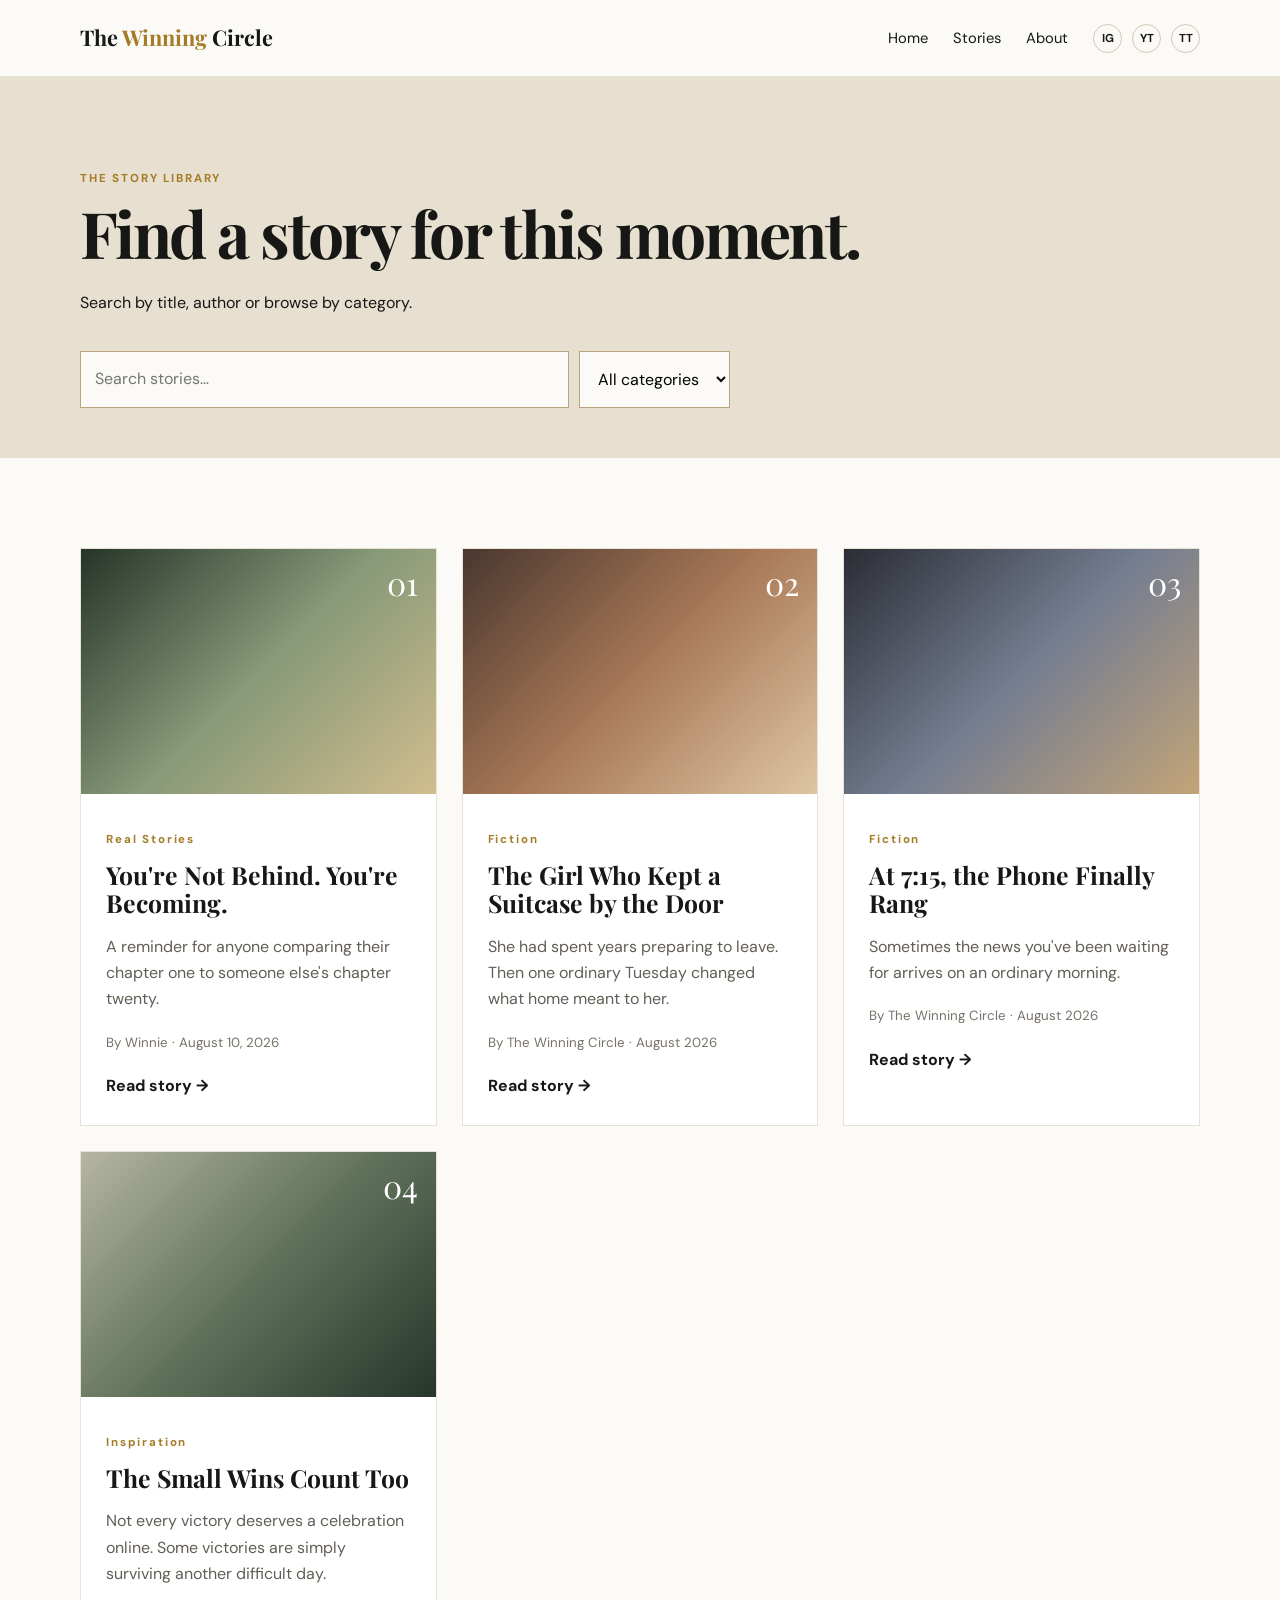
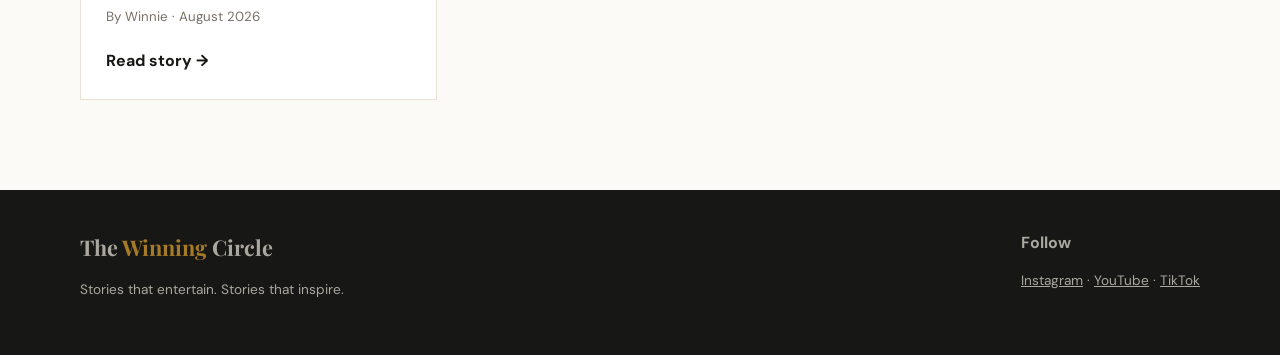
==== stories.html @ 46321ca4 "Add files via upload" ====
<!DOCTYPE html><html lang="en"><head><meta charset="UTF-8"><meta name="viewport" content="width=device-width,initial-scale=1">
<title>Stories | The Winning Circle</title><link rel="stylesheet" href="style.css"><link href="https://fonts.googleapis.com/css2?family=DM+Sans:wght@400;500;600;700&family=Playfair+Display:wght@600;700&display=swap" rel="stylesheet"></head>
<body><header><div class="container nav"><a class="logo" href="index.html">The <span>Winning</span> Circle</a><button class="menu">☰</button><nav><a href="index.html">Home</a><a href="stories.html">Stories</a><a href="about.html">About</a></nav><div class="social"><a href="#">IG</a><a href="#">YT</a><a href="#">TT</a></div></div></header>
<main><section class="pagehero"><div class="container"><p class="eyebrow">THE STORY LIBRARY</p><h1>Find a story for this moment.</h1><p>Search by title, author or browse by category.</p><div class="searchrow"><input id="search" placeholder="Search stories…"><select id="category"><option value="">All categories</option><option>Real Stories</option><option>Fiction</option><option>Inspiration</option><option>Reflections</option></select></div></div></section>
<section class="section"><div class="container"><div id="results" class="cards"></div></div></section></main>
<footer><div class="container footer"><div><a class="logo light" href="index.html">The <span>Winning</span> Circle</a><p>Stories that entertain. Stories that inspire.</p></div><div><b>Follow</b><p><a href="#">Instagram</a> · <a href="#">YouTube</a> · <a href="#">TikTok</a></p></div></div></footer>
<script src="stories.js"></script><script>
const params=new URLSearchParams(location.search); document.getElementById('category').value=params.get('category')||'';
function render(){let q=document.getElementById('search').value.toLowerCase(), c=document.getElementById('category').value; let data=STORIES.filter(s=>(!c||s.category===c)&&(!q||(s.title+s.author+s.excerpt).toLowerCase().includes(q))); document.getElementById('results').innerHTML=data.length?data.map(card).join(''):'<div class="empty">No stories found. Try another search.</div>'}
function card(s){return `<article class="card"><a href="story.html?id=${s.id}"><div class="cover ${s.cover}"><span>${s.number}</span></div></a><div class="cardbody"><p class="tag">${s.category}</p><h2>${s.title}</h2><p>${s.excerpt}</p><small>By ${s.author} · ${s.date}</small><a class="read" href="story.html?id=${s.id}">Read story →</a></div></article>`}
document.getElementById('search').addEventListener('input',render);document.getElementById('category').addEventListener('change',render);render();
</script></body></html>
---- style.css ----
*{box-sizing:border-box}html{scroll-behavior:smooth}body{margin:0;background:#fbfaf6;color:#171715;font-family:"DM Sans",Arial,sans-serif;line-height:1.65}a{color:inherit}.container{width:min(1120px,90%);margin:auto}header{position:sticky;top:0;z-index:20;background:rgba(251,250,246,.96);backdrop-filter:blur(10px);border-bottom:1px solid #e7e2d7}.nav{height:76px;display:flex;align-items:center;gap:25px}.logo{font-family:"Playfair Display",serif;font-size:1.35rem;font-weight:700;text-decoration:none;margin-right:auto}.logo span{color:#a57b27}.nav nav{display:flex;gap:25px}.nav nav a{text-decoration:none;font-size:.92rem}.social{display:flex;gap:10px}.social a{text-decoration:none;font-size:.72rem;font-weight:700;border:1px solid #cfc7b6;border-radius:50%;width:29px;height:29px;display:grid;place-items:center}.menu{display:none;border:0;background:none;font-size:1.5rem}.hero{padding:95px 0 85px}.hero-grid{display:grid;grid-template-columns:1.15fr .85fr;gap:70px;align-items:center}.eyebrow,.tag{font-size:.72rem;letter-spacing:.16em;font-weight:700;color:#a57b27}.hero h1,.pagehero h1{font-family:"Playfair Display",serif;font-size:clamp(3rem,6vw,5.5rem);line-height:1.02;letter-spacing:-.04em;margin:12px 0 25px}.hero h1 em{color:#766f61}.lead{font-size:1.1rem;color:#625e56;max-width:650px}.btn{display:inline-block;border:0;padding:13px 22px;background:#171715;color:white;text-decoration:none;font-weight:700;cursor:pointer;border-radius:3px;margin-top:18px}.btn:hover{background:#a57b27}.hero-art{height:440px;background:linear-gradient(145deg,#24231f,#9a7c4a);color:white;padding:30px;display:flex;flex-direction:column;justify-content:space-between;font-family:"Playfair Display",serif;font-size:2.2rem;box-shadow:20px 20px 0 #e6dcc8;transform:rotate(2deg)}.hero-art span{align-self:flex-end;font-size:3rem}.hero-art small{font:600 .8rem "DM Sans";letter-spacing:.12em;text-transform:uppercase}.darkquote{background:#171715;color:white;padding:55px 0;text-align:center;font:2rem "Playfair Display"}.section{padding:90px 0}.heading{display:flex;justify-content:space-between;align-items:end;margin-bottom:40px}.heading h2,.categories h2,.newsletter h2,.abouttext h2{font:700 clamp(2.2rem,4vw,3.4rem)/1.1 "Playfair Display";margin:8px 0}.textlink,.read{font-weight:700;text-decoration:none}.cards{display:grid;grid-template-columns:repeat(3,1fr);gap:25px}.card{background:white;border:1px solid #e8e2d6}.cover{height:245px;position:relative}.cover span{position:absolute;right:18px;top:12px;color:#fff;font:2rem "Playfair Display"}.cover-one{background:linear-gradient(135deg,#263429,#879978,#d1bd8e)}.cover-two{background:linear-gradient(135deg,#49372e,#a87857,#dec6a2)}.cover-three{background:linear-gradient(135deg,#2b2d34,#747d91,#c3a477)}.cover-four{background:linear-gradient(135deg,#b5b5a2,#61725b,#26362c)}.cardbody{padding:25px}.card h2{font:700 1.55rem/1.15 "Playfair Display";margin:8px 0}.cardbody p:not(.tag){color:#625e56}.cardbody small,.byline{color:#777268}.read{display:block;margin-top:18px}.categories{background:#e7dfcf}.catgrid{display:grid;grid-template-columns:repeat(4,1fr);gap:15px;margin-top:35px}.catgrid a{padding:28px;background:#f7f2e9;text-decoration:none;display:flex;flex-direction:column;gap:7px}.catgrid b{font:1.35rem "Playfair Display"}.catgrid span{color:#69645b;font-size:.9rem}.newsletter{padding:70px 0}.newsletterbox{background:#d6c39d;padding:50px;display:grid;grid-template-columns:1fr 1fr;gap:50px;align-items:center}.newsletterbox p{color:#554d40}.newsletter form{display:flex;flex-wrap:wrap;gap:10px}.newsletter input,.searchrow input,.searchrow select{padding:14px;border:1px solid #b8a47d;background:#fbfaf6;font:inherit}.newsletter input{flex:1;min-width:200px}.newsletter small{width:100%;font-weight:700}.pagehero{padding:80px 0 50px;background:#e7dfcf}.pagehero h1{max-width:850px;font-size:clamp(2.8rem,5vw,4.8rem)}.searchrow{display:flex;gap:10px;margin-top:35px;max-width:650px}.searchrow input{flex:1}.article{padding:65px 0}.articlehead{max-width:900px}.articlehead h1{font:700 clamp(3rem,6vw,5rem)/1.05 "Playfair Display";margin:10px 0}.dek{font-size:1.2rem;color:#666055;max-width:720px}.large{height:480px;margin-top:45px}.articlebody{max-width:760px;padding-top:45px}.articlebody p{font:1.15rem/1.9 Georgia,serif}.share{border-top:1px solid #ddd4c4;border-bottom:1px solid #ddd4c4;padding:25px 0;margin:45px 0;display:flex;gap:20px;flex-wrap:wrap}.share a{font-weight:700}.abouttext{max-width:800px}.abouttext p{font-size:1.15rem}.empty{padding:50px 0;color:#777}.footer{display:flex;justify-content:space-between;gap:30px;padding:40px 0;color:#aaa79f}.footer a{color:inherit}.light{color:white}.footer p{font-size:.85rem}.copyright{text-align:center;border-top:1px solid #333;padding:18px;color:#777;font-size:.75rem}footer{background:#171715}@media(max-width:800px){.nav nav,.social{display:none}.menu{display:block}.nav nav.open{display:flex;position:absolute;top:76px;left:5%;right:5%;background:#fbfaf6;padding:20px;flex-direction:column;border:1px solid #e7e2d7}.hero-grid,.newsletterbox{grid-template-columns:1fr}.cards{grid-template-columns:1fr}.catgrid{grid-template-columns:1fr 1fr}.heading{display:block}.searchrow{flex-direction:column}.footer{flex-direction:column}.hero-art{height:340px}.large{height:330px}}@media(max-width:500px){.catgrid{grid-template-columns:1fr}.newsletterbox{padding:30px 22px}}
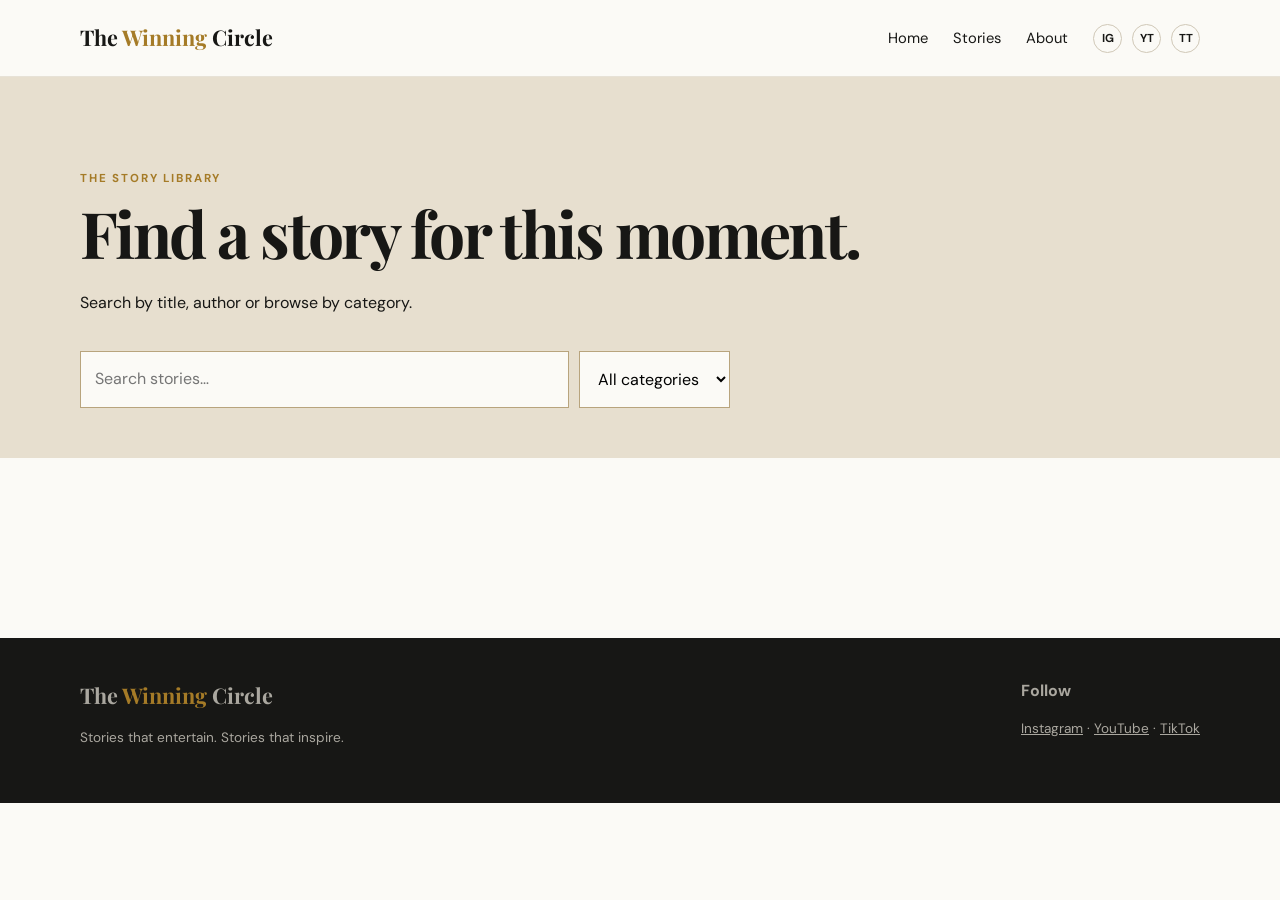
==== commit c51c7188: "Update stories.html" ====
--- a/stories.html
+++ b/stories.html
@@ -7,6 +7,68 @@
 <script src="stories.js"></script><script>
 const params=new URLSearchParams(location.search); document.getElementById('category').value=params.get('category')||'';
 function render(){let q=document.getElementById('search').value.toLowerCase(), c=document.getElementById('category').value; let data=STORIES.filter(s=>(!c||s.category===c)&&(!q||(s.title+s.author+s.excerpt).toLowerCase().includes(q))); document.getElementById('results').innerHTML=data.length?data.map(card).join(''):'<div class="empty">No stories found. Try another search.</div>'}
-function card(s){return `<article class="card"><a href="story.html?id=${s.id}"><div class="cover ${s.cover}"><span>${s.number}</span></div></a><div class="cardbody"><p class="tag">${s.category}</p><h2>${s.title}</h2><p>${s.excerpt}</p><small>By ${s.author} · ${s.date}</small><a class="read" href="story.html?id=${s.id}">Read story →</a></div></article>`}
-document.getElementById('search').addEventListener('input',render);document.getElementById('category').addEventListener('change',render);render();
-</script></body></html>+function card(s){return `<article class="card"><a href="story.html?id=${s.id}">function card(s) {
+
+  const coverHTML = s.cover
+    ? (
+        s.cover.startsWith("/")
+          ? `
+            <div class="cover image-cover">
+              <img src="${s.cover}" alt="${s.title}" loading="lazy">
+              <span>${s.number}</span>
+            </div>
+          `
+          : `
+            <div class="cover ${s.cover}">
+              <span>${s.number}</span>
+            </div>
+          `
+      )
+    : `
+        <div class="cover">
+          <span>${s.number}</span>
+        </div>
+      `;
+
+  return `
+    <article class="card">
+
+      <a href="story.html?id=${s.id}">
+        ${coverHTML}
+      </a>
+
+      <div class="cardbody">
+
+        <p class="tag">
+          ${s.category}
+        </p>
+
+        <h2>
+          ${s.title}
+        </h2>
+
+        <p>
+          ${s.excerpt}
+        </p>
+
+        <small>
+          By ${s.author} · ${s.date}
+        </small>
+
+        <a
+          class="read"
+          href="story.html?id=${s.id}"
+        >
+          Read story →
+        </a>
+
+      </div>
+
+    </article>
+  `;
+}</a><div class="cardbody"><p class="tag">${s.category}</p><h2>${s.title}</h2><p>${s.excerpt}</p><small>By ${s.author} · ${s.date}</small><a class="read" href="story.html?id=${s.id}">Read story →</a></div></article>`}
+document.getElementById('search').addEventListener('input', render);
+document.getElementById('category').addEventListener('change', render);
+
+STORIES_READY.then(render);
+</script></body></html>
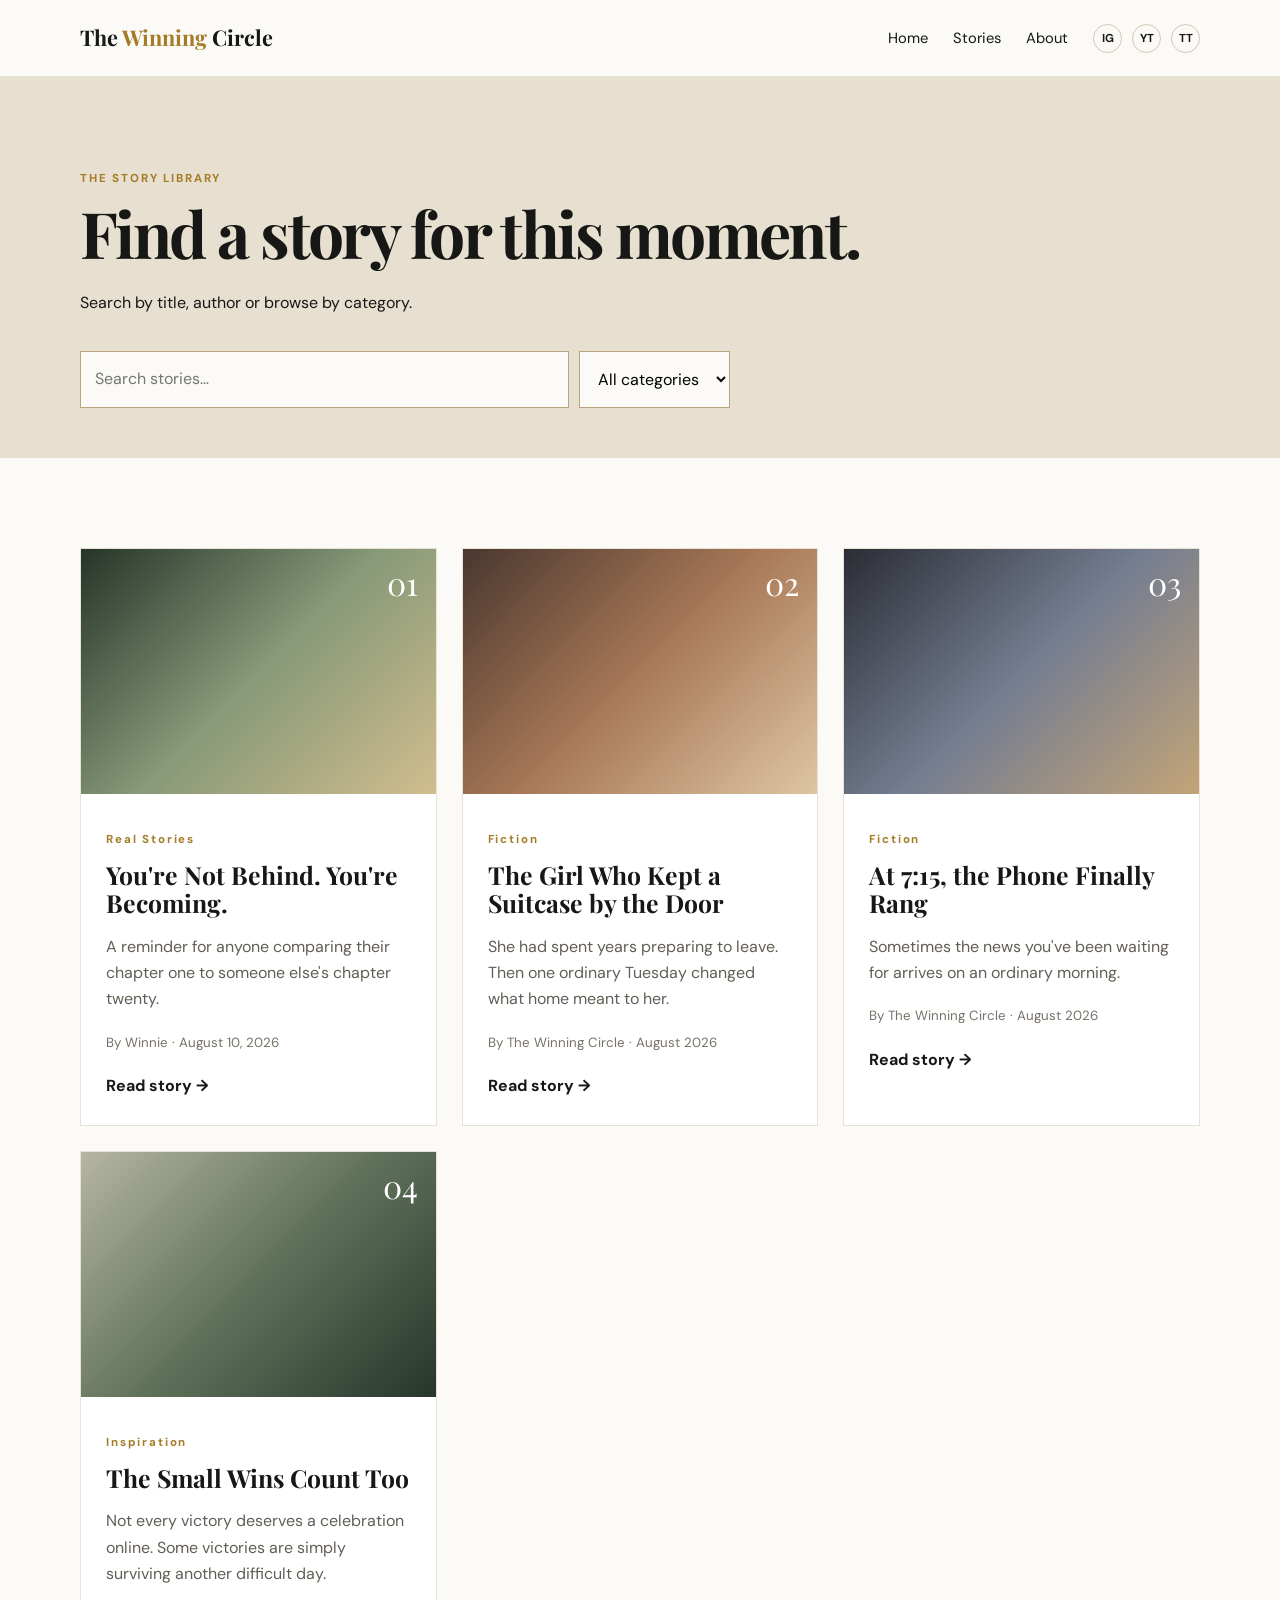
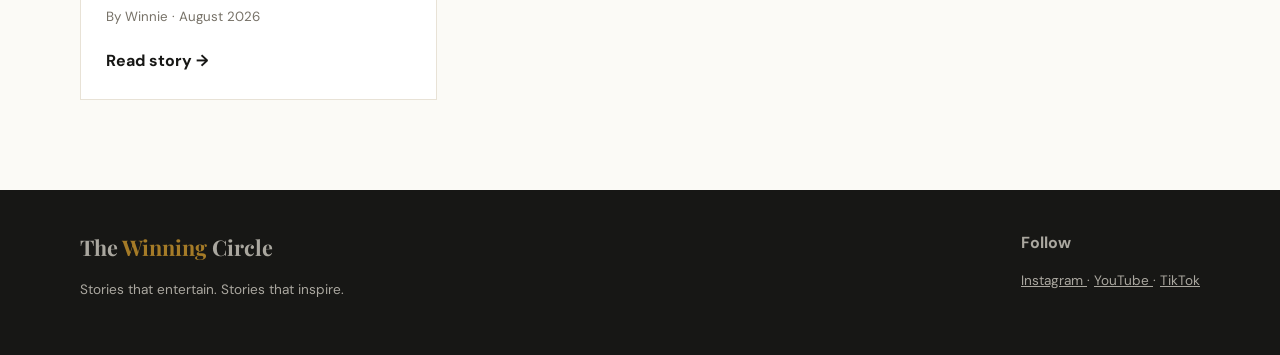
==== commit 71212ef6: "Update stories.html" ====
--- a/stories.html
+++ b/stories.html
@@ -1,74 +1,616 @@
-<!DOCTYPE html><html lang="en"><head><meta charset="UTF-8"><meta name="viewport" content="width=device-width,initial-scale=1">
-<title>Stories | The Winning Circle</title><link rel="stylesheet" href="style.css"><link href="https://fonts.googleapis.com/css2?family=DM+Sans:wght@400;500;600;700&family=Playfair+Display:wght@600;700&display=swap" rel="stylesheet"></head>
-<body><header><div class="container nav"><a class="logo" href="index.html">The <span>Winning</span> Circle</a><button class="menu">☰</button><nav><a href="index.html">Home</a><a href="stories.html">Stories</a><a href="about.html">About</a></nav><div class="social"><a href="#">IG</a><a href="#">YT</a><a href="#">TT</a></div></div></header>
-<main><section class="pagehero"><div class="container"><p class="eyebrow">THE STORY LIBRARY</p><h1>Find a story for this moment.</h1><p>Search by title, author or browse by category.</p><div class="searchrow"><input id="search" placeholder="Search stories…"><select id="category"><option value="">All categories</option><option>Real Stories</option><option>Fiction</option><option>Inspiration</option><option>Reflections</option></select></div></div></section>
-<section class="section"><div class="container"><div id="results" class="cards"></div></div></section></main>
-<footer><div class="container footer"><div><a class="logo light" href="index.html">The <span>Winning</span> Circle</a><p>Stories that entertain. Stories that inspire.</p></div><div><b>Follow</b><p><a href="#">Instagram</a> · <a href="#">YouTube</a> · <a href="#">TikTok</a></p></div></div></footer>
-<script src="stories.js"></script><script>
-const params=new URLSearchParams(location.search); document.getElementById('category').value=params.get('category')||'';
-function render(){let q=document.getElementById('search').value.toLowerCase(), c=document.getElementById('category').value; let data=STORIES.filter(s=>(!c||s.category===c)&&(!q||(s.title+s.author+s.excerpt).toLowerCase().includes(q))); document.getElementById('results').innerHTML=data.length?data.map(card).join(''):'<div class="empty">No stories found. Try another search.</div>'}
-function card(s){return `<article class="card"><a href="story.html?id=${s.id}">function card(s) {
-
-  const coverHTML = s.cover
-    ? (
-        s.cover.startsWith("/")
-          ? `
-            <div class="cover image-cover">
-              <img src="${s.cover}" alt="${s.title}" loading="lazy">
-              <span>${s.number}</span>
-            </div>
-          `
-          : `
-            <div class="cover ${s.cover}">
-              <span>${s.number}</span>
-            </div>
-          `
-      )
-    : `
-        <div class="cover">
-          <span>${s.number}</span>
+<!DOCTYPE html>
+<html lang="en">
+
+<head>
+
+  <meta charset="UTF-8">
+
+  <meta
+    name="viewport"
+    content="width=device-width, initial-scale=1"
+  >
+
+  <title>Stories | The Winning Circle</title>
+
+  <link
+    rel="stylesheet"
+    href="style.css"
+  >
+
+  <link
+    href="https://fonts.googleapis.com/css2?family=DM+Sans:wght@400;500;600;700&family=Playfair+Display:wght@600;700&display=swap"
+    rel="stylesheet"
+  >
+
+</head>
+
+
+<body>
+
+
+  <!-- =========================
+       HEADER
+  ========================== -->
+
+  <header>
+
+    <div class="container nav">
+
+      <a
+        class="logo"
+        href="index.html"
+      >
+        The <span>Winning</span> Circle
+      </a>
+
+
+      <button class="menu">
+        ☰
+      </button>
+
+
+      <nav>
+
+        <a href="index.html">
+          Home
+        </a>
+
+        <a href="stories.html">
+          Stories
+        </a>
+
+        <a href="about.html">
+          About
+        </a>
+
+      </nav>
+
+
+      <div class="social">
+
+        <a href="#">
+          IG
+        </a>
+
+        <a href="#">
+          YT
+        </a>
+
+        <a href="#">
+          TT
+        </a>
+
+      </div>
+
+    </div>
+
+  </header>
+
+
+
+  <!-- =========================
+       PAGE HERO
+  ========================== -->
+
+  <main>
+
+    <section class="pagehero">
+
+      <div class="container">
+
+        <p class="eyebrow">
+          THE STORY LIBRARY
+        </p>
+
+
+        <h1>
+          Find a story for this moment.
+        </h1>
+
+
+        <p>
+          Search by title, author or browse by category.
+        </p>
+
+
+        <div class="searchrow">
+
+          <input
+            id="search"
+            type="search"
+            placeholder="Search stories…"
+          >
+
+
+          <select id="category">
+
+            <option value="">
+              All categories
+            </option>
+
+            <option value="Real Stories">
+              Real Stories
+            </option>
+
+            <option value="Fiction">
+              Fiction
+            </option>
+
+            <option value="Inspiration">
+              Inspiration
+            </option>
+
+            <option value="Reflections">
+              Reflections
+            </option>
+
+          </select>
+
         </div>
+
+      </div>
+
+    </section>
+
+
+
+    <!-- =========================
+         STORIES
+    ========================== -->
+
+    <section class="section">
+
+      <div class="container">
+
+        <div
+          id="results"
+          class="cards"
+        ></div>
+
+      </div>
+
+    </section>
+
+  </main>
+
+
+
+  <!-- =========================
+       FOOTER
+  ========================== -->
+
+  <footer>
+
+    <div class="container footer">
+
+
+      <div>
+
+        <a
+          class="logo light"
+          href="index.html"
+        >
+          The <span>Winning</span> Circle
+        </a>
+
+
+        <p>
+          Stories that entertain.
+          Stories that inspire.
+        </p>
+
+      </div>
+
+
+
+      <div>
+
+        <b>
+          Follow
+        </b>
+
+
+        <p>
+
+          <a href="#">
+            Instagram
+          </a>
+
+          ·
+
+          <a href="#">
+            YouTube
+          </a>
+
+          ·
+
+          <a href="#">
+            TikTok
+          </a>
+
+        </p>
+
+      </div>
+
+
+    </div>
+
+  </footer>
+
+
+
+  <!-- =========================
+       STORIES DATA
+  ========================== -->
+
+  <script src="stories.js"></script>
+
+
+
+  <!-- =========================
+       PAGE SCRIPT
+  ========================== -->
+
+  <script>
+
+
+    /*
+     * Read category from the URL.
+     *
+     * Example:
+     *
+     * stories.html?category=Fiction
+     */
+
+    const params =
+      new URLSearchParams(location.search);
+
+
+    const categorySelect =
+      document.getElementById("category");
+
+
+    categorySelect.value =
+      params.get("category") || "";
+
+
+
+    /*
+     * Display stories.
+     */
+
+    function render() {
+
+
+      const searchInput =
+        document.getElementById("search");
+
+
+      const searchTerm =
+        searchInput.value
+          .toLowerCase()
+          .trim();
+
+
+      const selectedCategory =
+        categorySelect.value;
+
+
+
+      /*
+       * Filter stories.
+       */
+
+      const data =
+        STORIES.filter(story => {
+
+
+          const matchesCategory =
+            !selectedCategory ||
+            story.category === selectedCategory;
+
+
+          const searchableText =
+            (
+              story.title +
+              " " +
+              story.author +
+              " " +
+              story.excerpt +
+              " " +
+              story.category
+            ).toLowerCase();
+
+
+          const matchesSearch =
+            !searchTerm ||
+            searchableText.includes(searchTerm);
+
+
+          return (
+            matchesCategory &&
+            matchesSearch
+          );
+
+        });
+
+
+
+      /*
+       * Display the results.
+       */
+
+      const results =
+        document.getElementById("results");
+
+
+
+      if (!data.length) {
+
+        results.innerHTML = `
+          <div class="empty">
+
+            <h3>
+              No stories found.
+            </h3>
+
+            <p>
+              Try another search or category.
+            </p>
+
+          </div>
+        `;
+
+        return;
+
+      }
+
+
+
+      /*
+       * Create story cards.
+       */
+
+      results.innerHTML =
+        data
+          .map(card)
+          .join("");
+
+    }
+
+
+
+    /*
+     * Create an individual story card.
+     */
+
+    function card(story) {
+
+
+      let coverHTML;
+
+
+
+      /*
+       * CMS uploaded image.
+       *
+       * Example:
+       * /images/uploads/my-cover.jpg
+       */
+
+      if (
+        story.cover &&
+        (
+          story.cover.startsWith("/") ||
+          story.cover.startsWith("http")
+        )
+      ) {
+
+        coverHTML = `
+
+          <div class="cover image-cover">
+
+            <img
+              src="${story.cover}"
+              alt="${story.title}"
+              loading="lazy"
+            >
+
+            <span>
+              ${story.number}
+            </span>
+
+          </div>
+
+        `;
+
+      }
+
+
+      /*
+       * Existing website cover.
+       *
+       * Example:
+       * cover-one
+       */
+
+      else if (story.cover) {
+
+        coverHTML = `
+
+          <div class="cover ${story.cover}">
+
+            <span>
+              ${story.number}
+            </span>
+
+          </div>
+
+        `;
+
+      }
+
+
+      /*
+       * No cover image.
+       */
+
+      else {
+
+        coverHTML = `
+
+          <div class="cover">
+
+            <span>
+              ${story.number}
+            </span>
+
+          </div>
+
+        `;
+
+      }
+
+
+
+      /*
+       * Return complete card.
+       */
+
+      return `
+
+        <article class="card">
+
+
+          <a
+            href="story.html?id=${story.id}"
+          >
+
+            ${coverHTML}
+
+          </a>
+
+
+
+          <div class="cardbody">
+
+
+            <p class="tag">
+              ${story.category}
+            </p>
+
+
+
+            <h2>
+              ${story.title}
+            </h2>
+
+
+
+            <p>
+              ${story.excerpt}
+            </p>
+
+
+
+            <small>
+              By ${story.author}
+              ·
+              ${story.date}
+            </small>
+
+
+
+            <a
+              class="read"
+              href="story.html?id=${story.id}"
+            >
+              Read story →
+            </a>
+
+
+          </div>
+
+
+        </article>
+
       `;
 
-  return `
-    <article class="card">
-
-      <a href="story.html?id=${s.id}">
-        ${coverHTML}
-      </a>
-
-      <div class="cardbody">
-
-        <p class="tag">
-          ${s.category}
-        </p>
-
-        <h2>
-          ${s.title}
-        </h2>
-
-        <p>
-          ${s.excerpt}
-        </p>
-
-        <small>
-          By ${s.author} · ${s.date}
-        </small>
-
-        <a
-          class="read"
-          href="story.html?id=${s.id}"
-        >
-          Read story →
-        </a>
-
-      </div>
-
-    </article>
-  `;
-}</a><div class="cardbody"><p class="tag">${s.category}</p><h2>${s.title}</h2><p>${s.excerpt}</p><small>By ${s.author} · ${s.date}</small><a class="read" href="story.html?id=${s.id}">Read story →</a></div></article>`}
-document.getElementById('search').addEventListener('input', render);
-document.getElementById('category').addEventListener('change', render);
-
-STORIES_READY.then(render);
-</script></body></html>
+    }
+
+
+
+    /*
+     * Search.
+     */
+
+    document
+      .getElementById("search")
+      .addEventListener(
+        "input",
+        render
+      );
+
+
+
+    /*
+     * Category filter.
+     */
+
+    document
+      .getElementById("category")
+      .addEventListener(
+        "change",
+        render
+      );
+
+
+
+    /*
+     * IMPORTANT:
+     *
+     * Render the original stories immediately.
+     *
+     * This means the page will not be blank
+     * while GitHub/CMS stories are loading.
+     */
+
+    render();
+
+
+
+    /*
+     * Then load the CMS stories.
+     *
+     * When stories.js finishes loading the
+     * stories from GitHub, render again.
+     */
+
+    if (
+      typeof STORIES_READY !== "undefined"
+    ) {
+
+      STORIES_READY
+        .then(() => {
+
+          render();
+
+        })
+        .catch(error => {
+
+          console.error(
+            "CMS stories could not be loaded:",
+            error
+          );
+
+        });
+
+    }
+
+
+  </script>
+
+
+</body>
+
+</html>
--- a/style.css
+++ b/style.css
@@ -1 +1,16 @@
-*{box-sizing:border-box}html{scroll-behavior:smooth}body{margin:0;background:#fbfaf6;color:#171715;font-family:"DM Sans",Arial,sans-serif;line-height:1.65}a{color:inherit}.container{width:min(1120px,90%);margin:auto}header{position:sticky;top:0;z-index:20;background:rgba(251,250,246,.96);backdrop-filter:blur(10px);border-bottom:1px solid #e7e2d7}.nav{height:76px;display:flex;align-items:center;gap:25px}.logo{font-family:"Playfair Display",serif;font-size:1.35rem;font-weight:700;text-decoration:none;margin-right:auto}.logo span{color:#a57b27}.nav nav{display:flex;gap:25px}.nav nav a{text-decoration:none;font-size:.92rem}.social{display:flex;gap:10px}.social a{text-decoration:none;font-size:.72rem;font-weight:700;border:1px solid #cfc7b6;border-radius:50%;width:29px;height:29px;display:grid;place-items:center}.menu{display:none;border:0;background:none;font-size:1.5rem}.hero{padding:95px 0 85px}.hero-grid{display:grid;grid-template-columns:1.15fr .85fr;gap:70px;align-items:center}.eyebrow,.tag{font-size:.72rem;letter-spacing:.16em;font-weight:700;color:#a57b27}.hero h1,.pagehero h1{font-family:"Playfair Display",serif;font-size:clamp(3rem,6vw,5.5rem);line-height:1.02;letter-spacing:-.04em;margin:12px 0 25px}.hero h1 em{color:#766f61}.lead{font-size:1.1rem;color:#625e56;max-width:650px}.btn{display:inline-block;border:0;padding:13px 22px;background:#171715;color:white;text-decoration:none;font-weight:700;cursor:pointer;border-radius:3px;margin-top:18px}.btn:hover{background:#a57b27}.hero-art{height:440px;background:linear-gradient(145deg,#24231f,#9a7c4a);color:white;padding:30px;display:flex;flex-direction:column;justify-content:space-between;font-family:"Playfair Display",serif;font-size:2.2rem;box-shadow:20px 20px 0 #e6dcc8;transform:rotate(2deg)}.hero-art span{align-self:flex-end;font-size:3rem}.hero-art small{font:600 .8rem "DM Sans";letter-spacing:.12em;text-transform:uppercase}.darkquote{background:#171715;color:white;padding:55px 0;text-align:center;font:2rem "Playfair Display"}.section{padding:90px 0}.heading{display:flex;justify-content:space-between;align-items:end;margin-bottom:40px}.heading h2,.categories h2,.newsletter h2,.abouttext h2{font:700 clamp(2.2rem,4vw,3.4rem)/1.1 "Playfair Display";margin:8px 0}.textlink,.read{font-weight:700;text-decoration:none}.cards{display:grid;grid-template-columns:repeat(3,1fr);gap:25px}.card{background:white;border:1px solid #e8e2d6}.cover{height:245px;position:relative}.cover span{position:absolute;right:18px;top:12px;color:#fff;font:2rem "Playfair Display"}.cover-one{background:linear-gradient(135deg,#263429,#879978,#d1bd8e)}.cover-two{background:linear-gradient(135deg,#49372e,#a87857,#dec6a2)}.cover-three{background:linear-gradient(135deg,#2b2d34,#747d91,#c3a477)}.cover-four{background:linear-gradient(135deg,#b5b5a2,#61725b,#26362c)}.cardbody{padding:25px}.card h2{font:700 1.55rem/1.15 "Playfair Display";margin:8px 0}.cardbody p:not(.tag){color:#625e56}.cardbody small,.byline{color:#777268}.read{display:block;margin-top:18px}.categories{background:#e7dfcf}.catgrid{display:grid;grid-template-columns:repeat(4,1fr);gap:15px;margin-top:35px}.catgrid a{padding:28px;background:#f7f2e9;text-decoration:none;display:flex;flex-direction:column;gap:7px}.catgrid b{font:1.35rem "Playfair Display"}.catgrid span{color:#69645b;font-size:.9rem}.newsletter{padding:70px 0}.newsletterbox{background:#d6c39d;padding:50px;display:grid;grid-template-columns:1fr 1fr;gap:50px;align-items:center}.newsletterbox p{color:#554d40}.newsletter form{display:flex;flex-wrap:wrap;gap:10px}.newsletter input,.searchrow input,.searchrow select{padding:14px;border:1px solid #b8a47d;background:#fbfaf6;font:inherit}.newsletter input{flex:1;min-width:200px}.newsletter small{width:100%;font-weight:700}.pagehero{padding:80px 0 50px;background:#e7dfcf}.pagehero h1{max-width:850px;font-size:clamp(2.8rem,5vw,4.8rem)}.searchrow{display:flex;gap:10px;margin-top:35px;max-width:650px}.searchrow input{flex:1}.article{padding:65px 0}.articlehead{max-width:900px}.articlehead h1{font:700 clamp(3rem,6vw,5rem)/1.05 "Playfair Display";margin:10px 0}.dek{font-size:1.2rem;color:#666055;max-width:720px}.large{height:480px;margin-top:45px}.articlebody{max-width:760px;padding-top:45px}.articlebody p{font:1.15rem/1.9 Georgia,serif}.share{border-top:1px solid #ddd4c4;border-bottom:1px solid #ddd4c4;padding:25px 0;margin:45px 0;display:flex;gap:20px;flex-wrap:wrap}.share a{font-weight:700}.abouttext{max-width:800px}.abouttext p{font-size:1.15rem}.empty{padding:50px 0;color:#777}.footer{display:flex;justify-content:space-between;gap:30px;padding:40px 0;color:#aaa79f}.footer a{color:inherit}.light{color:white}.footer p{font-size:.85rem}.copyright{text-align:center;border-top:1px solid #333;padding:18px;color:#777;font-size:.75rem}footer{background:#171715}@media(max-width:800px){.nav nav,.social{display:none}.menu{display:block}.nav nav.open{display:flex;position:absolute;top:76px;left:5%;right:5%;background:#fbfaf6;padding:20px;flex-direction:column;border:1px solid #e7e2d7}.hero-grid,.newsletterbox{grid-template-columns:1fr}.cards{grid-template-columns:1fr}.catgrid{grid-template-columns:1fr 1fr}.heading{display:block}.searchrow{flex-direction:column}.footer{flex-direction:column}.hero-art{height:340px}.large{height:330px}}@media(max-width:500px){.catgrid{grid-template-columns:1fr}.newsletterbox{padding:30px 22px}}+*{box-sizing:border-box}html{scroll-behavior:smooth}body{margin:0;background:#fbfaf6;color:#171715;font-family:"DM Sans",Arial,sans-serif;line-height:1.65}a{color:inherit}.container{width:min(1120px,90%);margin:auto}header{position:sticky;top:0;z-index:20;background:rgba(251,250,246,.96);backdrop-filter:blur(10px);border-bottom:1px solid #e7e2d7}.nav{height:76px;display:flex;align-items:center;gap:25px}.logo{font-family:"Playfair Display",serif;font-size:1.35rem;font-weight:700;text-decoration:none;margin-right:auto}.logo span{color:#a57b27}.nav nav{display:flex;gap:25px}.nav nav a{text-decoration:none;font-size:.92rem}.social{display:flex;gap:10px}.social a{text-decoration:none;font-size:.72rem;font-weight:700;border:1px solid #cfc7b6;border-radius:50%;width:29px;height:29px;display:grid;place-items:center}.menu{display:none;border:0;background:none;font-size:1.5rem}.hero{padding:95px 0 85px}.hero-grid{display:grid;grid-template-columns:1.15fr .85fr;gap:70px;align-items:center}.eyebrow,.tag{font-size:.72rem;letter-spacing:.16em;font-weight:700;color:#a57b27}.hero h1,.pagehero h1{font-family:"Playfair Display",serif;font-size:clamp(3rem,6vw,5.5rem);line-height:1.02;letter-spacing:-.04em;margin:12px 0 25px}.hero h1 em{color:#766f61}.lead{font-size:1.1rem;color:#625e56;max-width:650px}.btn{display:inline-block;border:0;padding:13px 22px;background:#171715;color:white;text-decoration:none;font-weight:700;cursor:pointer;border-radius:3px;margin-top:18px}.btn:hover{background:#a57b27}.hero-art{height:440px;background:linear-gradient(145deg,#24231f,#9a7c4a);color:white;padding:30px;display:flex;flex-direction:column;justify-content:space-between;font-family:"Playfair Display",serif;font-size:2.2rem;box-shadow:20px 20px 0 #e6dcc8;transform:rotate(2deg)}.hero-art span{align-self:flex-end;font-size:3rem}.hero-art small{font:600 .8rem "DM Sans";letter-spacing:.12em;text-transform:uppercase}.darkquote{background:#171715;color:white;padding:55px 0;text-align:center;font:2rem "Playfair Display"}.section{padding:90px 0}.heading{display:flex;justify-content:space-between;align-items:end;margin-bottom:40px}.heading h2,.categories h2,.newsletter h2,.abouttext h2{font:700 clamp(2.2rem,4vw,3.4rem)/1.1 "Playfair Display";margin:8px 0}.textlink,.read{font-weight:700;text-decoration:none}.cards{display:grid;grid-template-columns:repeat(3,1fr);gap:25px}.card{background:white;border:1px solid #e8e2d6}.cover{height:245px;position:relative}.cover span{position:absolute;right:18px;top:12px;color:#fff;font:2rem "Playfair Display"}.cover-one{background:linear-gradient(135deg,#263429,#879978,#d1bd8e)}.cover-two{background:linear-gradient(135deg,#49372e,#a87857,#dec6a2)}.cover-three{background:linear-gradient(135deg,#2b2d34,#747d91,#c3a477)}.cover-four{background:linear-gradient(135deg,#b5b5a2,#61725b,#26362c)}.cardbody{padding:25px}.card h2{font:700 1.55rem/1.15 "Playfair Display";margin:8px 0}.cardbody p:not(.tag){color:#625e56}.cardbody small,.byline{color:#777268}.read{display:block;margin-top:18px}.categories{background:#e7dfcf}.catgrid{display:grid;grid-template-columns:repeat(4,1fr);gap:15px;margin-top:35px}.catgrid a{padding:28px;background:#f7f2e9;text-decoration:none;display:flex;flex-direction:column;gap:7px}.catgrid b{font:1.35rem "Playfair Display"}.catgrid span{color:#69645b;font-size:.9rem}.newsletter{padding:70px 0}.newsletterbox{background:#d6c39d;padding:50px;display:grid;grid-template-columns:1fr 1fr;gap:50px;align-items:center}.newsletterbox p{color:#554d40}.newsletter form{display:flex;flex-wrap:wrap;gap:10px}.newsletter input,.searchrow input,.searchrow select{padding:14px;border:1px solid #b8a47d;background:#fbfaf6;font:inherit}.newsletter input{flex:1;min-width:200px}.newsletter small{width:100%;font-weight:700}.pagehero{padding:80px 0 50px;background:#e7dfcf}.pagehero h1{max-width:850px;font-size:clamp(2.8rem,5vw,4.8rem)}.searchrow{display:flex;gap:10px;margin-top:35px;max-width:650px}.searchrow input{flex:1}.article{padding:65px 0}.articlehead{max-width:900px}.articlehead h1{font:700 clamp(3rem,6vw,5rem)/1.05 "Playfair Display";margin:10px 0}.dek{font-size:1.2rem;color:#666055;max-width:720px}.large{height:480px;margin-top:45px}.articlebody{max-width:760px;padding-top:45px}.articlebody p{font:1.15rem/1.9 Georgia,serif}.share{border-top:1px solid #ddd4c4;border-bottom:1px solid #ddd4c4;padding:25px 0;margin:45px 0;display:flex;gap:20px;flex-wrap:wrap}.share a{font-weight:700}.abouttext{max-width:800px}.abouttext p{font-size:1.15rem}.empty{padding:50px 0;color:#777}.footer{display:flex;justify-content:space-between;gap:30px;padding:40px 0;color:#aaa79f}.footer a{color:inherit}.light{color:white}.footer p{font-size:.85rem}.copyright{text-align:center;border-top:1px solid #333;padding:18px;color:#777;font-size:.75rem}footer{background:#171715}@media(max-width:800px){.nav nav,.social{display:none}.menu{display:block}.nav nav.open{display:flex;position:absolute;top:76px;left:5%;right:5%;background:#fbfaf6;padding:20px;flex-direction:column;border:1px solid #e7e2d7}.hero-grid,.newsletterbox{grid-template-columns:1fr}.cards{grid-template-columns:1fr}.catgrid{grid-template-columns:1fr 1fr}.heading{display:block}.searchrow{flex-direction:column}.footer{flex-direction:column}.hero-art{height:340px}.large{height:330px}}@media(max-width:500px){.catgrid{grid-template-columns:1fr}.newsletterbox{padding:30px 22px}}.image-cover {
+  position: relative;
+  overflow: hidden;
+}
+
+.image-cover img {
+  width: 100%;
+  height: 100%;
+  object-fit: cover;
+  display: block;
+}
+
+.image-cover span {
+  position: absolute;
+  z-index: 2;
+}
